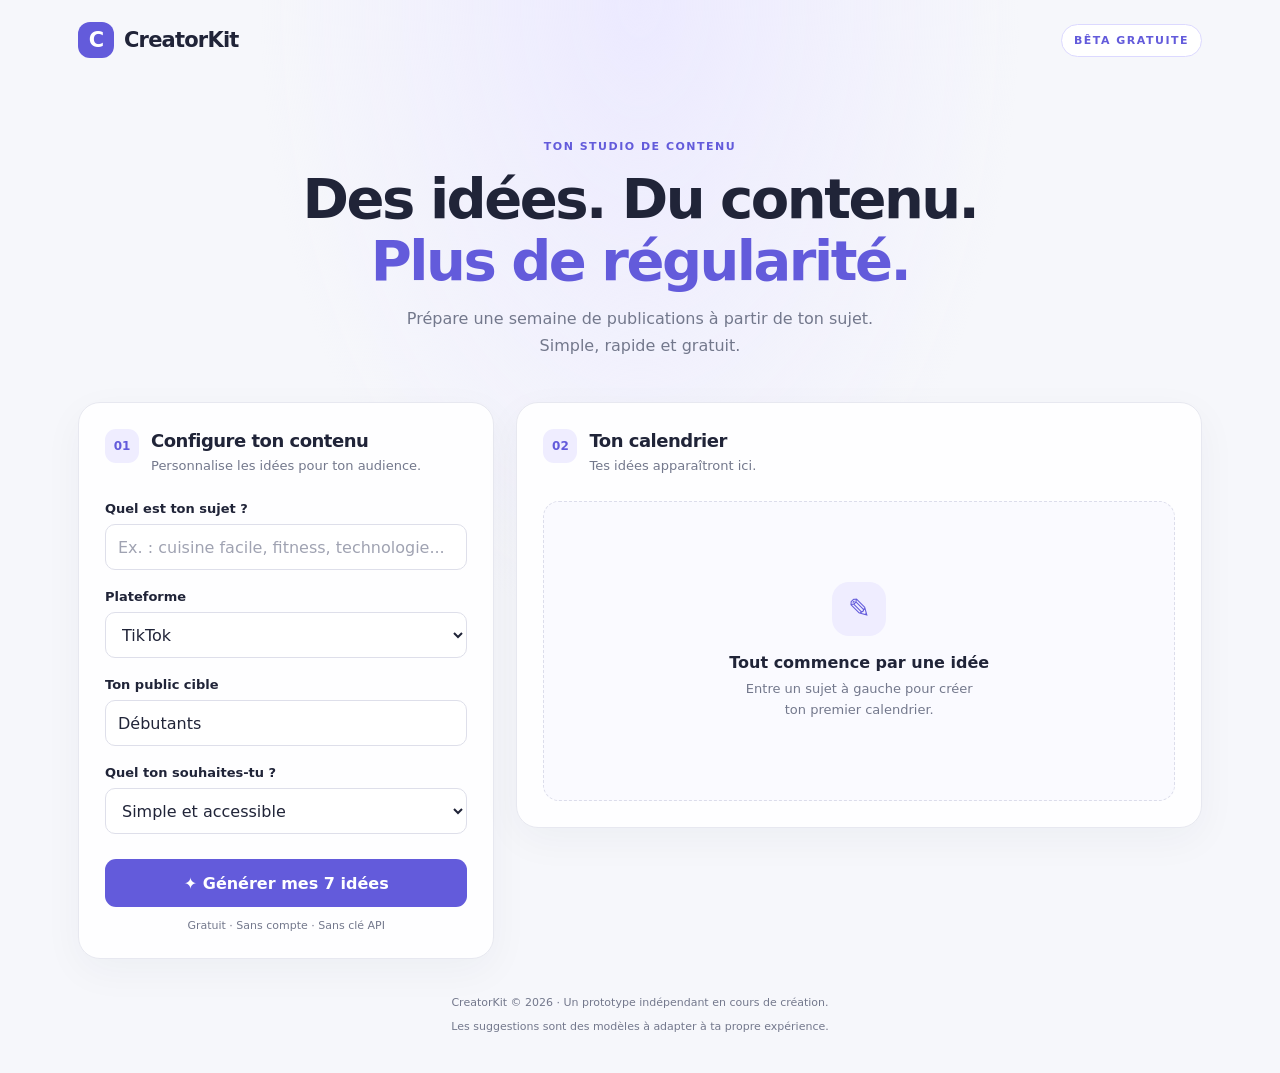
==== index.html @ a428f643 "Add files via upload" ====
<!DOCTYPE html>
<html lang="fr">
<head>
  <meta charset="UTF-8">
  <meta name="viewport" content="width=device-width, initial-scale=1.0">
  <meta name="description" content="Prépare ton calendrier de contenu en quelques secondes avec CreatorKit.">
  <title>CreatorKit — Assistant de contenu</title>
  <link rel="stylesheet" href="style.css">
  <script src="script.js" defer></script>
</head>
<body>
  <header class="topbar">
    <a class="logo" href="#" aria-label="CreatorKit accueil">
      <span class="logo-icon">C</span>
      CreatorKit
    </a>
    <span class="version">BÊTA GRATUITE</span>
  </header>

  <main class="container">
    <section class="hero">
      <span class="eyebrow">TON STUDIO DE CONTENU</span>
      <h1>Des idées. Du contenu.<br><span>Plus de régularité.</span></h1>
      <p>Prépare une semaine de publications à partir de ton sujet.
         Simple, rapide et gratuit.</p>
    </section>

    <section class="workspace">
      <form id="content-form" class="panel">
        <div class="section-heading">
          <span class="step">01</span>
          <div>
            <h2>Configure ton contenu</h2>
            <p>Personnalise les idées pour ton audience.</p>
          </div>
        </div>

        <label for="topic">Quel est ton sujet ?</label>
        <input id="topic" name="topic" type="text"
          placeholder="Ex. : cuisine facile, fitness, technologie..."
          maxlength="100" required>

        <label for="platform">Plateforme</label>
        <select id="platform" name="platform">
          <option value="TikTok">TikTok</option>
          <option value="Instagram">Instagram</option>
          <option value="YouTube">YouTube</option>
          <option value="LinkedIn">LinkedIn</option>
        </select>

        <label for="audience">Ton public cible</label>
        <input id="audience" name="audience" type="text"
          placeholder="Ex. : débutants, étudiants, entrepreneurs..."
          maxlength="100" value="Débutants">

        <label for="tone">Quel ton souhaites-tu ?</label>
        <select id="tone" name="tone">
          <option value="accessible">Simple et accessible</option>
          <option value="dynamique">Dynamique et énergique</option>
          <option value="professionnel">Professionnel</option>
          <option value="humoristique">Humoristique</option>
        </select>

        <button class="primary-button" type="submit">
          ✦ Générer mes 7 idées
        </button>
        <p class="small-note">Gratuit · Sans compte · Sans clé API</p>
      </form>

      <section class="results-panel" aria-live="polite">
        <div class="section-heading">
          <span class="step">02</span>
          <div>
            <h2>Ton calendrier</h2>
            <p id="result-subtitle">Tes idées apparaîtront ici.</p>
          </div>
        </div>

        <div id="empty-state" class="empty-state">
          <div class="empty-icon">✎</div>
          <h3>Tout commence par une idée</h3>
          <p>Entre un sujet à gauche pour créer ton premier calendrier.</p>
        </div>

        <div id="results" class="results" hidden></div>

        <div id="result-actions" class="result-actions" hidden>
          <button id="copy-button" class="secondary-button" type="button">
            Copier toutes les idées
          </button>
          <button id="download-button" class="secondary-button" type="button">
            Télécharger en TXT
          </button>
          <p id="status" class="status" role="status"></p>
        </div>
      </section>
    </section>

    <footer>
      <p>CreatorKit © 2026 · Un prototype indépendant en cours de création.</p>
      <p>Les suggestions sont des modèles à adapter à ta propre expérience.</p>
    </footer>
  </main>
</body>
</html>
---- style.css ----
:root {
  font-family: Inter, system-ui, -apple-system, BlinkMacSystemFont, "Segoe UI", sans-serif;
  color: #202438;
  background: #f6f7fb;
  font-synthesis: none;
  text-rendering: optimizeLegibility;
  --purple: #635bdb;
  --purple-dark: #5048c5;
  --muted: #73788c;
  --border: #e7e8f0;
}

* {
  box-sizing: border-box;
}

body {
  margin: 0;
  min-height: 100vh;
  background:
    radial-gradient(ellipse at 50% 0%, #eceaff 0, transparent 42%),
    #f6f7fb;
}

button, input, select {
  font: inherit;
}

.topbar {
  max-width: 1180px;
  margin: auto;
  padding: 22px 28px;
  display: flex;
  align-items: center;
  justify-content: space-between;
}

.logo {
  display: inline-flex;
  align-items: center;
  gap: 10px;
  color: #202438;
  text-decoration: none;
  font-size: 21px;
  font-weight: 800;
  letter-spacing: -0.8px;
}

.logo-icon {
  display: grid;
  place-items: center;
  width: 36px;
  height: 36px;
  color: white;
  background: var(--purple);
  border-radius: 12px;
}

.version, .eyebrow {
  color: var(--purple);
  font-size: 11px;
  font-weight: 800;
  letter-spacing: 1.5px;
}

.version {
  padding: 9px 12px;
  border: 1px solid #dcd9ff;
  border-radius: 20px;
  background: #fff;
}

.container {
  width: min(1180px, 100%);
  margin: auto;
  padding: 30px 28px 24px;
}

.hero {
  max-width: 700px;
  margin: 25px auto 42px;
  text-align: center;
}

.hero h1 {
  margin: 14px 0;
  font-size: clamp(34px, 5vw, 56px);
  line-height: 1.1;
  letter-spacing: -2.5px;
}

.hero h1 span {
  color: var(--purple);
}

.hero p {
  max-width: 520px;
  margin: 0 auto;
  color: var(--muted);
  line-height: 1.7;
}

.workspace {
  display: grid;
  grid-template-columns: minmax(270px, 0.82fr) minmax(0, 1.35fr);
  gap: 22px;
  align-items: start;
}

.panel, .results-panel {
  min-width: 0;
  padding: 26px;
  border: 1px solid var(--border);
  border-radius: 22px;
  background: rgba(255, 255, 255, 0.94);
  box-shadow: 0 12px 40px rgba(33, 36, 70, 0.045);
}

.section-heading {
  display: flex;
  align-items: flex-start;
  gap: 12px;
  margin-bottom: 26px;
}

.step {
  display: grid;
  flex: 0 0 34px;
  height: 34px;
  place-items: center;
  color: var(--purple);
  background: #efedff;
  border-radius: 11px;
  font-size: 12px;
  font-weight: 800;
}

.section-heading h2 {
  margin: 1px 0 5px;
  font-size: 18px;
  letter-spacing: -0.5px;
}

.section-heading p {
  margin: 0;
  color: var(--muted);
  font-size: 13px;
  line-height: 1.5;
}

label {
  display: block;
  margin: 19px 0 8px;
  font-size: 13px;
  font-weight: 700;
}

input, select {
  display: block;
  width: 100%;
  min-height: 46px;
  padding: 11px 12px;
  color: #202438;
  background: white;
  border: 1px solid #dedfea;
  border-radius: 10px;
  outline: none;
}

input::placeholder {
  color: #a0a3b2;
}

input:focus, select:focus {
  border-color: var(--purple);
  box-shadow: 0 0 0 3px #635bdb1c;
}

button {
  cursor: pointer;
  transition: background 0.2s, transform 0.2s;
}

button:focus-visible, a:focus-visible {
  outline: 3px solid #aaa4ff;
  outline-offset: 3px;
}

.primary-button {
  width: 100%;
  min-height: 48px;
  margin-top: 25px;
  padding: 12px;
  border: 0;
  border-radius: 11px;
  color: white;
  background: var(--purple);
  font-weight: 750;
}

.primary-button:hover {
  background: var(--purple-dark);
  transform: translateY(-1px);
}

.small-note {
  margin: 12px 0 0;
  color: var(--muted);
  font-size: 11px;
  text-align: center;
}

.empty-state {
  min-height: 300px;
  padding: 38px 18px;
  display: flex;
  flex-direction: column;
  align-items: center;
  justify-content: center;
  text-align: center;
  border: 1px dashed #dcddeb;
  border-radius: 16px;
  background: #fafaff;
}

.empty-icon {
  display: grid;
  place-items: center;
  width: 54px;
  height: 54px;
  border-radius: 17px;
  color: var(--purple);
  background: #efedff;
  font-size: 27px;
}

.empty-state h3 {
  margin: 17px 0 7px;
  font-size: 16px;
}

.empty-state p {
  max-width: 250px;
  margin: 0;
  color: var(--muted);
  font-size: 13px;
  line-height: 1.6;
}

.results {
  display: grid;
  gap: 12px;
}

.idea-card {
  padding: 16px;
  border: 1px solid var(--border);
  border-radius: 14px;
  background: white;
}

.idea-top {
  display: flex;
  justify-content: space-between;
  align-items: center;
  gap: 8px;
  margin-bottom: 12px;
}

.day-label {
  color: var(--purple);
  font-size: 11px;
  font-weight: 800;
  letter-spacing: 0.6px;
}

.format-label {
  padding: 5px 8px;
  border-radius: 7px;
  background: #f1f0ff;
  color: #6259bf;
  font-size: 11px;
  font-weight: 650;
}

.idea-card h3 {
  margin: 0 0 9px;
  font-size: 16px;
  line-height: 1.45;
}

.idea-card p {
  margin: 8px 0;
  color: #62677a;
  font-size: 13px;
  line-height: 1.65;
  overflow-wrap: anywhere;
}

.idea-card strong {
  color: #30344a;
}

.result-actions {
  margin-top: 18px;
  display: grid;
  gap: 9px;
}

.secondary-button {
  min-height: 42px;
  padding: 10px;
  border: 1px solid #dcd9ff;
  border-radius: 10px;
  color: var(--purple-dark);
  background: #f5f4ff;
  font-size: 13px;
  font-weight: 700;
}

.secondary-button:hover {
  background: #eae8ff;
}

.status {
  margin: 0;
  color: #28734e;
  font-size: 12px;
  text-align: center;
}

footer {
  padding: 30px 0 8px;
  color: var(--muted);
  text-align: center;
  font-size: 11px;
  line-height: 1.7;
}

footer p {
  margin: 5px;
}

[hidden] {
  display: none !important;
}

@media (max-width: 760px) {
  .topbar {
    padding: 17px 18px;
  }

  .container {
    padding: 22px 16px;
  }

  .hero {
    margin: 24px auto 30px;
  }

  .hero h1 {
    letter-spacing: -1.6px;
  }

  .workspace {
    grid-template-columns: 1fr;
  }

  .panel, .results-panel {
    padding: 20px;
    border-radius: 17px;
  }
}

@media (prefers-reduced-motion: reduce) {
  *, *::before, *::after {
    transition: none !important;
    scroll-behavior: auto !important;
  }
}


.idea-copy-button {
  display: block;
  width: 100%;
  margin-top: 14px;
  padding: 10px 12px;
  border: 1px solid #dcd9ff;
  border-radius: 9px;
  background: #f5f4ff;
  color: #5048c5;
  font-weight: 700;
  font-size: 12px;
}

.idea-copy-button:hover {
  background: #eae8ff;
}

.idea-copy-button:active {
  transform: scale(0.99);
}
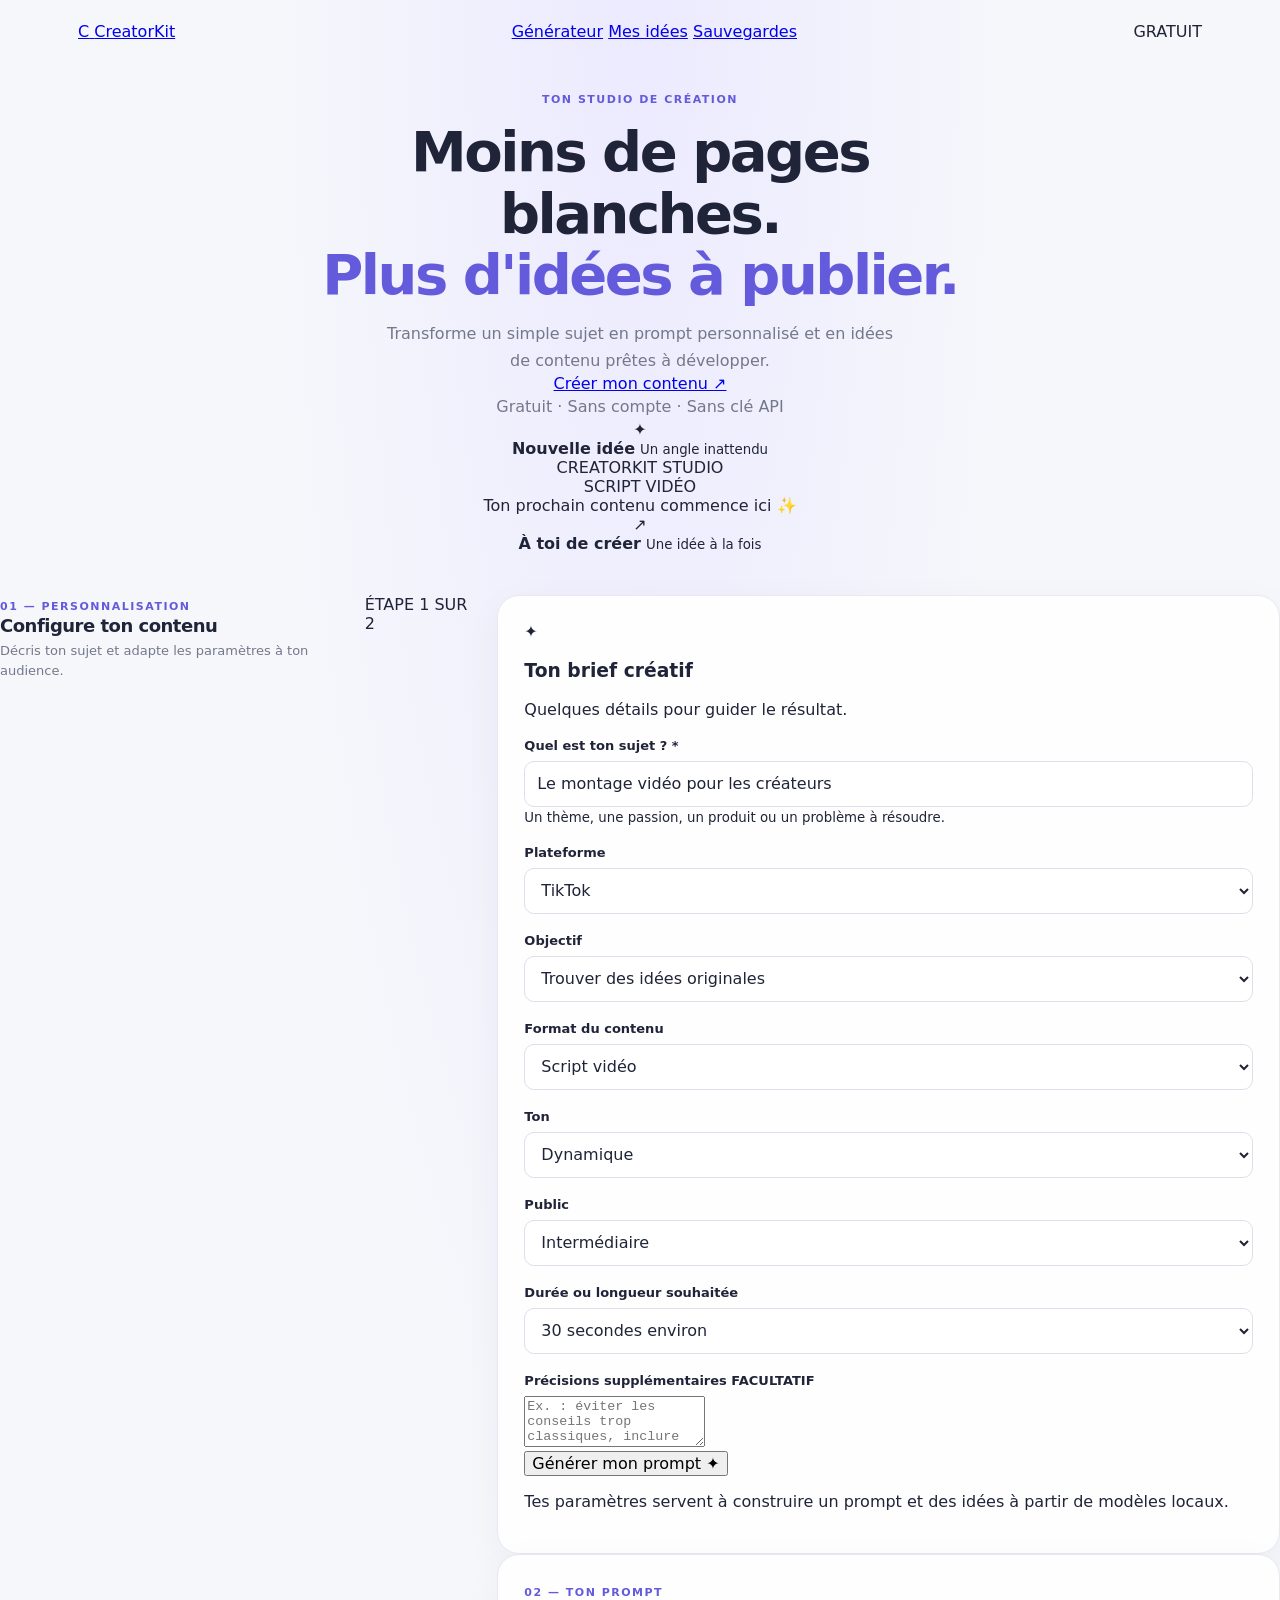
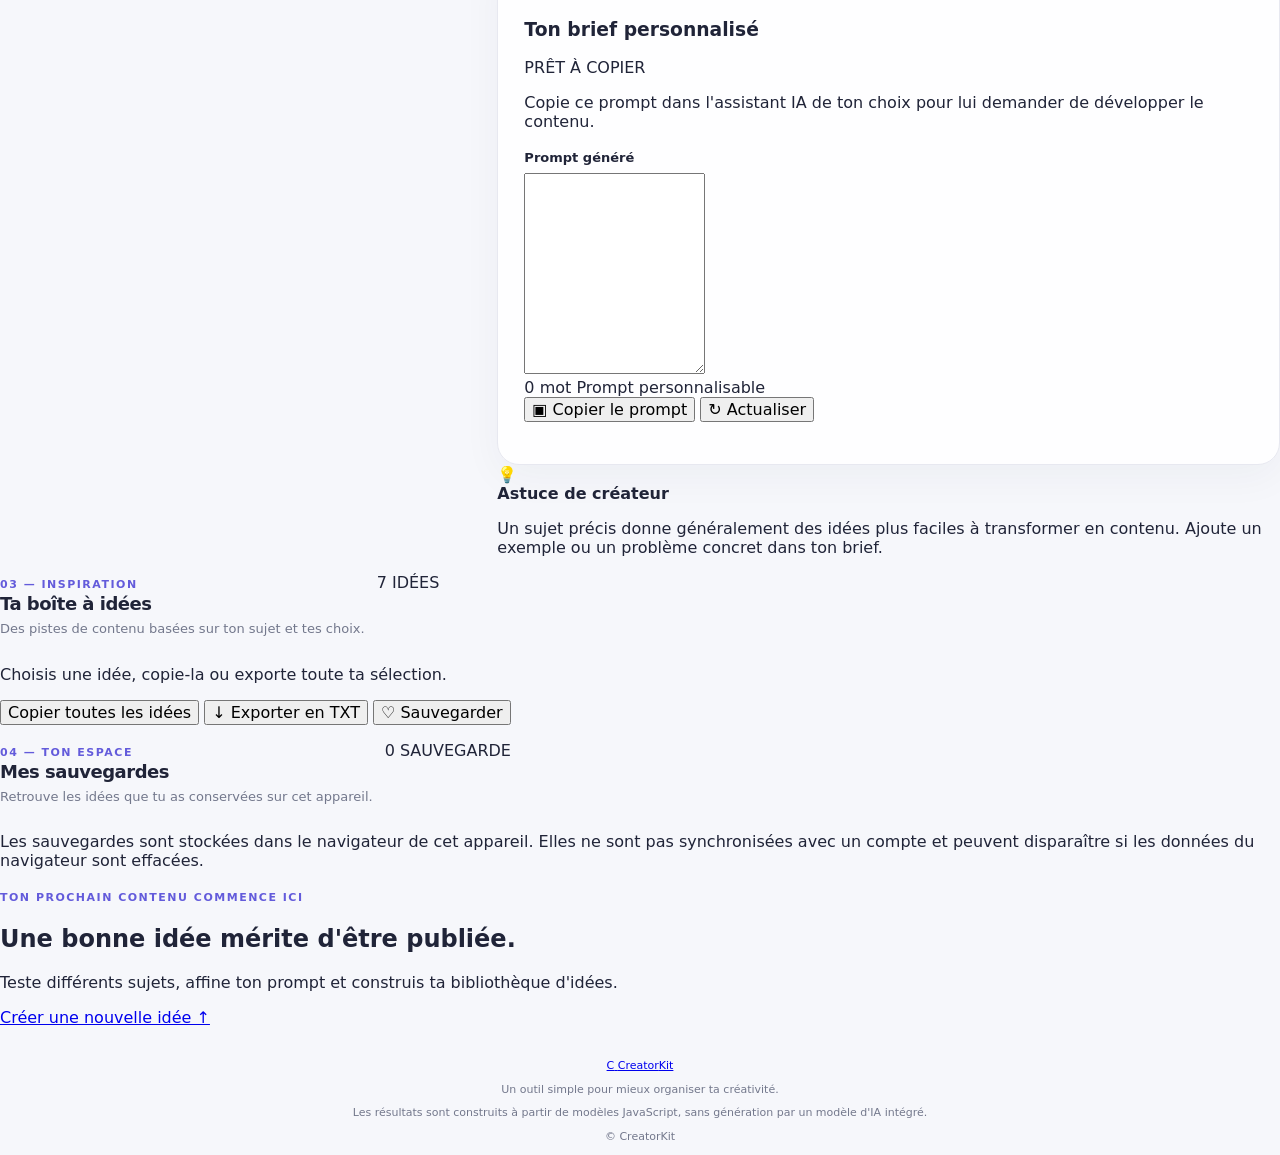
==== commit 59110ac1: "Update index.html" ====
--- a/index.html
+++ b/index.html
@@ -4,103 +4,305 @@
 <head>
   <meta charset="UTF-8">
   <meta name="viewport" content="width=device-width, initial-scale=1.0">
-  <meta name="description" content="Prépare ton calendrier de contenu en quelques secondes avec CreatorKit.">
-  <title>CreatorKit — Assistant de contenu</title>
+  <meta name="theme-color" content="#7657e8">
+  <meta name="description" content="CreatorKit aide les créateurs à trouver des idées, construire des prompts personnalisés et organiser leur contenu.">
+  <title>CreatorKit — Ton copilote de contenu</title>
   <link rel="stylesheet" href="style.css">
   <script src="script.js" defer></script>
 </head>
+
 <body>
   <header class="topbar">
-    <a class="logo" href="#" aria-label="CreatorKit accueil">
-      <span class="logo-icon">C</span>
-      CreatorKit
+    <a class="brand" href="#" aria-label="CreatorKit, accueil">
+      <span class="brand-icon">C</span>
+      <span>Creator<span class="brand-light">Kit</span></span>
     </a>
-    <span class="version">BÊTA GRATUITE</span>
+
+    <nav class="nav-links">
+      <a href="#generator">Générateur</a>
+      <a href="#ideas">Mes idées</a>
+      <a href="#saved">Sauvegardes</a>
+    </nav>
+
+    <span class="free-badge">GRATUIT</span>
   </header>
 
-  <main class="container">
+  <main>
     <section class="hero">
-      <span class="eyebrow">TON STUDIO DE CONTENU</span>
-      <h1>Des idées. Du contenu.<br><span>Plus de régularité.</span></h1>
-      <p>Prépare une semaine de publications à partir de ton sujet.
-         Simple, rapide et gratuit.</p>
-    </section>
-
-    <section class="workspace">
-      <form id="content-form" class="panel">
-        <div class="section-heading">
-          <span class="step">01</span>
+      <div class="hero-content">
+        <span class="eyebrow"><span class="status-dot"></span> TON STUDIO DE CRÉATION</span>
+        <h1>Moins de pages blanches.<br><span>Plus d'idées à publier.</span></h1>
+        <p>
+          Transforme un simple sujet en prompt personnalisé et en idées
+          de contenu prêtes à développer.
+        </p>
+        <a class="button button-primary hero-button" href="#generator">
+          Créer mon contenu <span aria-hidden="true">↗</span>
+        </a>
+        <p class="hero-note">Gratuit · Sans compte · Sans clé API</p>
+      </div>
+
+      <div class="hero-art" aria-hidden="true">
+        <div class="art-glow"></div>
+        <div class="floating-card floating-top">
+          <span class="mini-icon">✦</span>
           <div>
-            <h2>Configure ton contenu</h2>
-            <p>Personnalise les idées pour ton audience.</p>
-          </div>
-        </div>
-
-        <label for="topic">Quel est ton sujet ?</label>
-        <input id="topic" name="topic" type="text"
-          placeholder="Ex. : cuisine facile, fitness, technologie..."
-          maxlength="100" required>
-
-        <label for="platform">Plateforme</label>
-        <select id="platform" name="platform">
-          <option value="TikTok">TikTok</option>
-          <option value="Instagram">Instagram</option>
-          <option value="YouTube">YouTube</option>
-          <option value="LinkedIn">LinkedIn</option>
-        </select>
-
-        <label for="audience">Ton public cible</label>
-        <input id="audience" name="audience" type="text"
-          placeholder="Ex. : débutants, étudiants, entrepreneurs..."
-          maxlength="100" value="Débutants">
-
-        <label for="tone">Quel ton souhaites-tu ?</label>
-        <select id="tone" name="tone">
-          <option value="accessible">Simple et accessible</option>
-          <option value="dynamique">Dynamique et énergique</option>
-          <option value="professionnel">Professionnel</option>
-          <option value="humoristique">Humoristique</option>
-        </select>
-
-        <button class="primary-button" type="submit">
-          ✦ Générer mes 7 idées
-        </button>
-        <p class="small-note">Gratuit · Sans compte · Sans clé API</p>
-      </form>
-
-      <section class="results-panel" aria-live="polite">
-        <div class="section-heading">
-          <span class="step">02</span>
+            <strong>Nouvelle idée</strong>
+            <small>Un angle inattendu</small>
+          </div>
+        </div>
+
+        <div class="preview-card">
+          <div class="preview-header">
+            <span class="preview-dot"></span>
+            <span class="preview-dot"></span>
+            <span class="preview-dot"></span>
+            <span class="preview-label">CREATORKIT STUDIO</span>
+          </div>
+          <div class="preview-content">
+            <span class="preview-tag">SCRIPT VIDÉO</span>
+            <div class="preview-line wide"></div>
+            <div class="preview-line medium"></div>
+            <div class="preview-line short"></div>
+            <div class="preview-pill">Ton prochain contenu commence ici ✨</div>
+          </div>
+        </div>
+
+        <div class="floating-card floating-bottom">
+          <span class="mini-icon">↗</span>
           <div>
-            <h2>Ton calendrier</h2>
-            <p id="result-subtitle">Tes idées apparaîtront ici.</p>
-          </div>
-        </div>
-
-        <div id="empty-state" class="empty-state">
-          <div class="empty-icon">✎</div>
-          <h3>Tout commence par une idée</h3>
-          <p>Entre un sujet à gauche pour créer ton premier calendrier.</p>
-        </div>
-
-        <div id="results" class="results" hidden></div>
-
-        <div id="result-actions" class="result-actions" hidden>
-          <button id="copy-button" class="secondary-button" type="button">
-            Copier toutes les idées
+            <strong>À toi de créer</strong>
+            <small>Une idée à la fois</small>
+          </div>
+        </div>
+      </div>
+    </section>
+
+    <section class="workspace" id="generator">
+      <div class="section-heading">
+        <div>
+          <span class="eyebrow">01 — PERSONNALISATION</span>
+          <h2>Configure ton contenu</h2>
+          <p>Décris ton sujet et adapte les paramètres à ton audience.</p>
+        </div>
+        <span class="step-indicator">ÉTAPE 1 SUR 2</span>
+      </div>
+
+      <div class="workspace-grid">
+        <form id="generatorForm" class="panel settings-panel">
+          <div class="panel-heading">
+            <div class="panel-icon">✦</div>
+            <div>
+              <h3>Ton brief créatif</h3>
+              <p>Quelques détails pour guider le résultat.</p>
+            </div>
+          </div>
+
+          <div class="field">
+            <label for="topic">Quel est ton sujet ? <span class="required">*</span></label>
+            <input
+              id="topic"
+              name="topic"
+              type="text"
+              maxlength="180"
+              placeholder="Ex. : apprendre à mieux monter ses vidéos"
+              value="Le montage vidéo pour les créateurs"
+              required
+            >
+            <small class="field-hint">Un thème, une passion, un produit ou un problème à résoudre.</small>
+          </div>
+
+          <div class="field">
+            <label for="platform">Plateforme</label>
+            <select id="platform" name="platform">
+              <option value="TikTok" selected>TikTok</option>
+              <option value="Instagram">Instagram</option>
+              <option value="YouTube">YouTube</option>
+              <option value="LinkedIn">LinkedIn</option>
+            </select>
+          </div>
+
+          <div class="field">
+            <label for="goal">Objectif</label>
+            <select id="goal" name="goal">
+              <option value="Trouver des idées originales" selected>Trouver des idées originales</option>
+              <option value="Éduquer mon audience">Éduquer mon audience</option>
+              <option value="Divertir mon audience">Divertir mon audience</option>
+              <option value="Développer ma communauté">Développer ma communauté</option>
+              <option value="Présenter un produit ou service">Présenter un produit ou service</option>
+              <option value="Augmenter les interactions">Augmenter les interactions</option>
+            </select>
+          </div>
+
+          <div class="field">
+            <label for="format">Format du contenu</label>
+            <select id="format" name="format">
+              <option value="Script vidéo" selected>Script vidéo</option>
+              <option value="Liste d'idées">Liste d'idées</option>
+              <option value="Tutoriel">Tutoriel</option>
+              <option value="Storytelling">Storytelling</option>
+              <option value="Carrousel">Carrousel</option>
+              <option value="Publication écrite">Publication écrite</option>
+            </select>
+          </div>
+
+          <div class="field-row">
+            <div class="field">
+              <label for="tone">Ton</label>
+              <select id="tone" name="tone">
+                <option value="Dynamique" selected>Dynamique</option>
+                <option value="Pédagogique">Pédagogique</option>
+                <option value="Humoristique">Humoristique</option>
+                <option value="Professionnel">Professionnel</option>
+                <option value="Inspirant">Inspirant</option>
+                <option value="Décontracté">Décontracté</option>
+              </select>
+            </div>
+
+            <div class="field">
+              <label for="audience">Public</label>
+              <select id="audience" name="audience">
+                <option value="Débutant">Débutant</option>
+                <option value="Intermédiaire" selected>Intermédiaire</option>
+                <option value="Avancé">Avancé</option>
+                <option value="Grand public">Grand public</option>
+              </select>
+            </div>
+          </div>
+
+          <div class="field">
+            <label for="duration">Durée ou longueur souhaitée</label>
+            <select id="duration" name="duration">
+              <option value="30 secondes environ" selected>30 secondes environ</option>
+              <option value="60 secondes environ">60 secondes environ</option>
+              <option value="90 secondes environ">90 secondes environ</option>
+              <option value="Format court, longueur libre">Format court, longueur libre</option>
+              <option value="Format détaillé">Format détaillé</option>
+            </select>
+          </div>
+
+          <div class="field">
+            <label for="extra">Précisions supplémentaires <span class="optional">FACULTATIF</span></label>
+            <textarea
+              id="extra"
+              name="extra"
+              rows="3"
+              maxlength="500"
+              placeholder="Ex. : éviter les conseils trop classiques, inclure un exemple concret..."
+            ></textarea>
+          </div>
+
+          <button class="button button-primary button-full" type="submit">
+            Générer mon prompt <span aria-hidden="true">✦</span>
           </button>
-          <button id="download-button" class="secondary-button" type="button">
-            Télécharger en TXT
-          </button>
-          <p id="status" class="status" role="status"></p>
-        </div>
-      </section>
-    </section>
-
-    <footer>
-      <p>CreatorKit © 2026 · Un prototype indépendant en cours de création.</p>
-      <p>Les suggestions sont des modèles à adapter à ta propre expérience.</p>
-    </footer>
+          <p class="form-footnote">Tes paramètres servent à construire un prompt et des idées à partir de modèles locaux.</p>
+        </form>
+
+        <div class="right-column">
+          <section class="panel prompt-panel" aria-labelledby="promptTitle">
+            <div class="panel-heading prompt-heading">
+              <div>
+                <span class="eyebrow">02 — TON PROMPT</span>
+                <h3 id="promptTitle">Ton brief personnalisé</h3>
+              </div>
+              <span class="result-badge">PRÊT À COPIER</span>
+            </div>
+
+            <p class="panel-description">
+              Copie ce prompt dans l'assistant IA de ton choix pour lui demander de développer le contenu.
+            </p>
+
+            <label class="sr-only" for="promptOutput">Prompt généré</label>
+            <textarea id="promptOutput" class="prompt-output" rows="13" readonly aria-live="polite"></textarea>
+
+            <div class="prompt-meta">
+              <span id="promptWordCount">0 mot</span>
+              <span>Prompt personnalisable</span>
+            </div>
+
+            <div class="button-row">
+              <button class="button button-primary" id="copyPromptBtn" type="button">
+                <span aria-hidden="true">▣</span> Copier le prompt
+              </button>
+              <button class="button button-secondary" id="regenerateBtn" type="button">
+                ↻ Actualiser
+              </button>
+            </div>
+
+            <p id="copyStatus" class="status-message" role="status" aria-live="polite"></p>
+          </section>
+
+          <section class="tip-card">
+            <span class="tip-icon">💡</span>
+            <div>
+              <strong>Astuce de créateur</strong>
+              <p>Un sujet précis donne généralement des idées plus faciles à transformer en contenu. Ajoute un exemple ou un problème concret dans ton brief.</p>
+            </div>
+          </section>
+        </div>
+      </div>
+    </section>
+
+    <section class="ideas-section" id="ideas">
+      <div class="section-heading">
+        <div>
+          <span class="eyebrow">03 — INSPIRATION</span>
+          <h2>Ta boîte à idées</h2>
+          <p>Des pistes de contenu basées sur ton sujet et tes choix.</p>
+        </div>
+        <span id="ideasCount" class="step-indicator">7 IDÉES</span>
+      </div>
+
+      <div class="ideas-toolbar">
+        <p>Choisis une idée, copie-la ou exporte toute ta sélection.</p>
+        <div class="button-row toolbar-actions">
+          <button class="button button-secondary" id="copyAllBtn" type="button">Copier toutes les idées</button>
+          <button class="button button-secondary" id="downloadBtn" type="button">↓ Exporter en TXT</button>
+          <button class="button button-primary" id="saveBtn" type="button">♡ Sauvegarder</button>
+        </div>
+      </div>
+
+      <div id="ideasGrid" class="ideas-grid" aria-live="polite"></div>
+      <p id="ideasStatus" class="status-message" role="status" aria-live="polite"></p>
+    </section>
+
+    <section class="saved-section" id="saved">
+      <div class="section-heading">
+        <div>
+          <span class="eyebrow">04 — TON ESPACE</span>
+          <h2>Mes sauvegardes</h2>
+          <p>Retrouve les idées que tu as conservées sur cet appareil.</p>
+        </div>
+        <span id="savedCount" class="step-indicator">0 SAUVEGARDE</span>
+      </div>
+
+      <div id="savedList" class="saved-list"></div>
+      <p id="savedStatus" class="status-message" role="status" aria-live="polite"></p>
+
+      <p class="privacy-note">
+        Les sauvegardes sont stockées dans le navigateur de cet appareil.
+        Elles ne sont pas synchronisées avec un compte et peuvent disparaître si les données du navigateur sont effacées.
+      </p>
+    </section>
+
+    <section class="bottom-cta">
+      <div>
+        <span class="eyebrow">TON PROCHAIN CONTENU COMMENCE ICI</span>
+        <h2>Une bonne idée mérite d'être publiée.</h2>
+        <p>Teste différents sujets, affine ton prompt et construis ta bibliothèque d'idées.</p>
+      </div>
+      <a class="button button-light" href="#generator">Créer une nouvelle idée ↑</a>
+    </section>
   </main>
+
+  <footer class="footer">
+    <a class="brand footer-brand" href="#">
+      <span class="brand-icon">C</span>
+      <span>Creator<span class="brand-light">Kit</span></span>
+    </a>
+    <p>Un outil simple pour mieux organiser ta créativité.</p>
+    <p class="footer-disclaimer">Les résultats sont construits à partir de modèles JavaScript, sans génération par un modèle d'IA intégré.</p>
+    <span>© <span id="currentYear"></span> CreatorKit</span>
+  </footer>
 </body>
 </html>
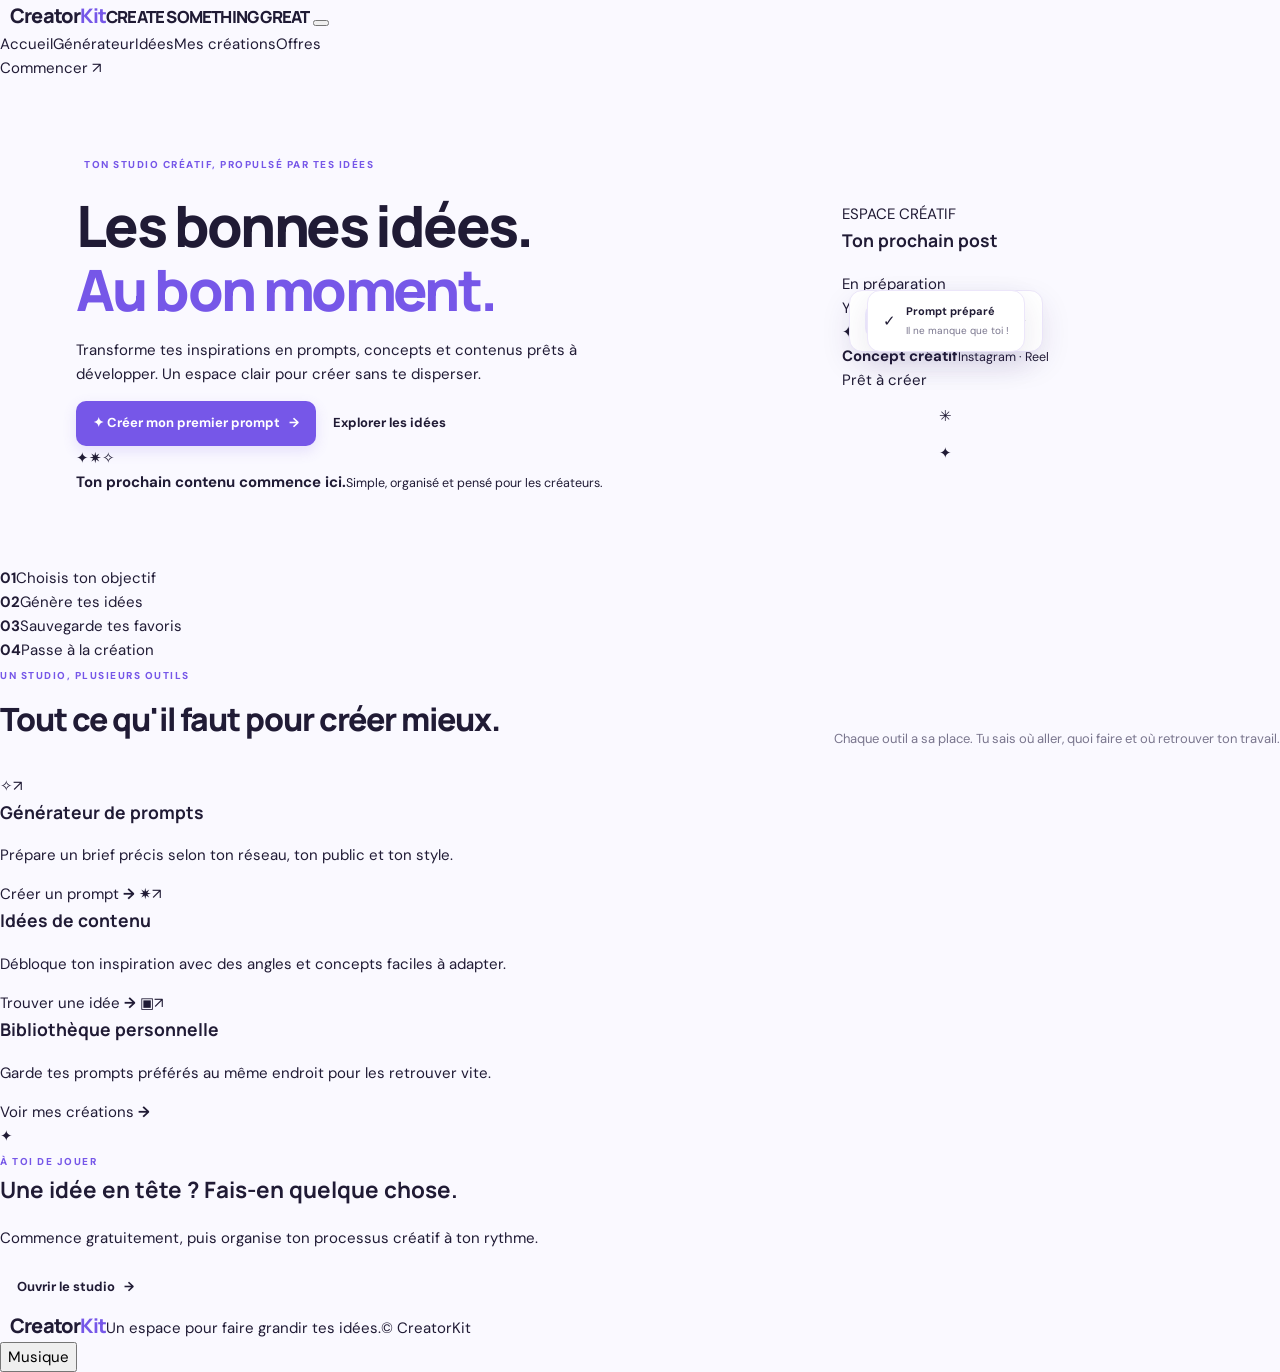
==== commit 314350b8: "Update index.html" ====
--- a/index.html
+++ b/index.html
@@ -1,308 +1,66 @@
-
-<!DOCTYPE html>
+<!doctype html>
 <html lang="fr">
 <head>
-  <meta charset="UTF-8">
-  <meta name="viewport" content="width=device-width, initial-scale=1.0">
-  <meta name="theme-color" content="#7657e8">
-  <meta name="description" content="CreatorKit aide les créateurs à trouver des idées, construire des prompts personnalisés et organiser leur contenu.">
-  <title>CreatorKit — Ton copilote de contenu</title>
+  <meta charset="utf-8"><meta name="viewport" content="width=device-width, initial-scale=1">
+  <meta name="theme-color" content="#7565d9">
+  <title>CreatorKit — Crée avec inspiration</title>
   <link rel="stylesheet" href="style.css">
   <script src="script.js" defer></script>
 </head>
-
-<body>
-  <header class="topbar">
-    <a class="brand" href="#" aria-label="CreatorKit, accueil">
-      <span class="brand-icon">C</span>
-      <span>Creator<span class="brand-light">Kit</span></span>
+<body data-page="home">
+  <div class="ambient ambient-one"></div><div class="ambient ambient-two"></div>
+  <header class="site-header">
+    <a class="brand" href="index.html" aria-label="CreatorKit, accueil">
+      <span class="brand-mark"><svg viewBox="0 0 48 48" aria-hidden="true"><defs><linearGradient id="lg" x1="0" y1="0" x2="1" y2="1"><stop stop-color="#a99bff"/><stop offset="1" stop-color="#6754d8"/></linearGradient></defs><rect x="2" y="2" width="44" height="44" rx="15" fill="url(#lg)"/><path d="M26 7 12 26h10l-1 15 15-21H25z" fill="white"/><circle cx="35" cy="11" r="3" fill="#f9d878"/></svg></span>
+      <span>Creator<span class="brand-light">Kit</span><small>CREATE SOMETHING GREAT</small></span>
     </a>
-
-    <nav class="nav-links">
-      <a href="#generator">Générateur</a>
-      <a href="#ideas">Mes idées</a>
-      <a href="#saved">Sauvegardes</a>
+    <button class="mobile-menu" id="mobileMenu" aria-label="Ouvrir le menu"><span></span><span></span><span></span></button>
+    <nav class="main-nav" id="mainNav" aria-label="Navigation principale">
+      <a class="nav-link active" href="index.html">Accueil</a><a class="nav-link" href="generateur.html">Générateur</a><a class="nav-link" href="idees.html">Idées</a><a class="nav-link" href="creations.html">Mes créations</a><a class="nav-link" href="abonnement.html">Offres</a>
     </nav>
-
-    <span class="free-badge">GRATUIT</span>
+    <a class="header-cta" href="generateur.html">Commencer <span>↗</span></a>
   </header>
-
   <main>
-    <section class="hero">
-      <div class="hero-content">
-        <span class="eyebrow"><span class="status-dot"></span> TON STUDIO DE CRÉATION</span>
-        <h1>Moins de pages blanches.<br><span>Plus d'idées à publier.</span></h1>
-        <p>
-          Transforme un simple sujet en prompt personnalisé et en idées
-          de contenu prêtes à développer.
-        </p>
-        <a class="button button-primary hero-button" href="#generator">
-          Créer mon contenu <span aria-hidden="true">↗</span>
-        </a>
-        <p class="hero-note">Gratuit · Sans compte · Sans clé API</p>
+    <section class="hero wrap">
+      <div class="hero-copy reveal">
+        <div class="eyebrow"><span class="live-dot"></span> TON STUDIO CRÉATIF, PROPULSÉ PAR TES IDÉES</div>
+        <h1>Les bonnes idées.<br><span class="gradient-text">Au bon moment.</span></h1>
+        <p class="hero-subtitle">Transforme tes inspirations en prompts, concepts et contenus prêts à développer. Un espace clair pour créer sans te disperser.</p>
+        <div class="hero-actions"><a class="button button-primary" href="generateur.html">✦ Créer mon premier prompt <span>→</span></a><a class="button button-soft" href="idees.html">Explorer les idées</a></div>
+        <div class="social-proof"><div class="avatar-stack"><span>✦</span><span>✷</span><span>✧</span></div><div><strong>Ton prochain contenu commence ici.</strong><small>Simple, organisé et pensé pour les créateurs.</small></div></div>
       </div>
-
-      <div class="hero-art" aria-hidden="true">
-        <div class="art-glow"></div>
-        <div class="floating-card floating-top">
-          <span class="mini-icon">✦</span>
-          <div>
-            <strong>Nouvelle idée</strong>
-            <small>Un angle inattendu</small>
-          </div>
+      <div class="hero-art reveal delay-1">
+        <div class="orbit orbit-a"></div><div class="orbit orbit-b"></div>
+        <div class="floating-card mini-card card-top"><span class="mini-icon">✦</span><div><strong>Nouvelle idée</strong><small>Storytelling · 30 sec</small></div><span class="sparkle">✧</span></div>
+        <div class="dashboard-card">
+          <div class="dash-top"><div><span class="tiny-label">ESPACE CRÉATIF</span><h3>Ton prochain post</h3></div><span class="status-pill"><i></i> En préparation</span></div>
+          <div class="fake-image"><div class="sun"></div><div class="mountain mountain-back"></div><div class="mountain mountain-front"></div><div class="image-label">YOUR NEXT BIG IDEA</div></div>
+          <div class="dash-meta"><div><span class="round-icon">✦</span><div><strong>Concept créatif</strong><small>Instagram · Reel</small></div></div><span class="pill-lavender">Prêt à créer</span></div>
+          <div class="progress-track"><span></span></div>
         </div>
-
-        <div class="preview-card">
-          <div class="preview-header">
-            <span class="preview-dot"></span>
-            <span class="preview-dot"></span>
-            <span class="preview-dot"></span>
-            <span class="preview-label">CREATORKIT STUDIO</span>
-          </div>
-          <div class="preview-content">
-            <span class="preview-tag">SCRIPT VIDÉO</span>
-            <div class="preview-line wide"></div>
-            <div class="preview-line medium"></div>
-            <div class="preview-line short"></div>
-            <div class="preview-pill">Ton prochain contenu commence ici ✨</div>
-          </div>
-        </div>
-
-        <div class="floating-card floating-bottom">
-          <span class="mini-icon">↗</span>
-          <div>
-            <strong>À toi de créer</strong>
-            <small>Une idée à la fois</small>
-          </div>
-        </div>
+        <div class="floating-card mini-card card-bottom"><span class="check-icon">✓</span><div><strong>Prompt préparé</strong><small>Il ne manque que toi !</small></div></div>
+        <span class="decor-star star-one">✳</span><span class="decor-star star-two">✦</span>
       </div>
     </section>
-
-    <section class="workspace" id="generator">
-      <div class="section-heading">
-        <div>
-          <span class="eyebrow">01 — PERSONNALISATION</span>
-          <h2>Configure ton contenu</h2>
-          <p>Décris ton sujet et adapte les paramètres à ton audience.</p>
-        </div>
-        <span class="step-indicator">ÉTAPE 1 SUR 2</span>
-      </div>
-
-      <div class="workspace-grid">
-        <form id="generatorForm" class="panel settings-panel">
-          <div class="panel-heading">
-            <div class="panel-icon">✦</div>
-            <div>
-              <h3>Ton brief créatif</h3>
-              <p>Quelques détails pour guider le résultat.</p>
-            </div>
-          </div>
-
-          <div class="field">
-            <label for="topic">Quel est ton sujet ? <span class="required">*</span></label>
-            <input
-              id="topic"
-              name="topic"
-              type="text"
-              maxlength="180"
-              placeholder="Ex. : apprendre à mieux monter ses vidéos"
-              value="Le montage vidéo pour les créateurs"
-              required
-            >
-            <small class="field-hint">Un thème, une passion, un produit ou un problème à résoudre.</small>
-          </div>
-
-          <div class="field">
-            <label for="platform">Plateforme</label>
-            <select id="platform" name="platform">
-              <option value="TikTok" selected>TikTok</option>
-              <option value="Instagram">Instagram</option>
-              <option value="YouTube">YouTube</option>
-              <option value="LinkedIn">LinkedIn</option>
-            </select>
-          </div>
-
-          <div class="field">
-            <label for="goal">Objectif</label>
-            <select id="goal" name="goal">
-              <option value="Trouver des idées originales" selected>Trouver des idées originales</option>
-              <option value="Éduquer mon audience">Éduquer mon audience</option>
-              <option value="Divertir mon audience">Divertir mon audience</option>
-              <option value="Développer ma communauté">Développer ma communauté</option>
-              <option value="Présenter un produit ou service">Présenter un produit ou service</option>
-              <option value="Augmenter les interactions">Augmenter les interactions</option>
-            </select>
-          </div>
-
-          <div class="field">
-            <label for="format">Format du contenu</label>
-            <select id="format" name="format">
-              <option value="Script vidéo" selected>Script vidéo</option>
-              <option value="Liste d'idées">Liste d'idées</option>
-              <option value="Tutoriel">Tutoriel</option>
-              <option value="Storytelling">Storytelling</option>
-              <option value="Carrousel">Carrousel</option>
-              <option value="Publication écrite">Publication écrite</option>
-            </select>
-          </div>
-
-          <div class="field-row">
-            <div class="field">
-              <label for="tone">Ton</label>
-              <select id="tone" name="tone">
-                <option value="Dynamique" selected>Dynamique</option>
-                <option value="Pédagogique">Pédagogique</option>
-                <option value="Humoristique">Humoristique</option>
-                <option value="Professionnel">Professionnel</option>
-                <option value="Inspirant">Inspirant</option>
-                <option value="Décontracté">Décontracté</option>
-              </select>
-            </div>
-
-            <div class="field">
-              <label for="audience">Public</label>
-              <select id="audience" name="audience">
-                <option value="Débutant">Débutant</option>
-                <option value="Intermédiaire" selected>Intermédiaire</option>
-                <option value="Avancé">Avancé</option>
-                <option value="Grand public">Grand public</option>
-              </select>
-            </div>
-          </div>
-
-          <div class="field">
-            <label for="duration">Durée ou longueur souhaitée</label>
-            <select id="duration" name="duration">
-              <option value="30 secondes environ" selected>30 secondes environ</option>
-              <option value="60 secondes environ">60 secondes environ</option>
-              <option value="90 secondes environ">90 secondes environ</option>
-              <option value="Format court, longueur libre">Format court, longueur libre</option>
-              <option value="Format détaillé">Format détaillé</option>
-            </select>
-          </div>
-
-          <div class="field">
-            <label for="extra">Précisions supplémentaires <span class="optional">FACULTATIF</span></label>
-            <textarea
-              id="extra"
-              name="extra"
-              rows="3"
-              maxlength="500"
-              placeholder="Ex. : éviter les conseils trop classiques, inclure un exemple concret..."
-            ></textarea>
-          </div>
-
-          <button class="button button-primary button-full" type="submit">
-            Générer mon prompt <span aria-hidden="true">✦</span>
-          </button>
-          <p class="form-footnote">Tes paramètres servent à construire un prompt et des idées à partir de modèles locaux.</p>
-        </form>
-
-        <div class="right-column">
-          <section class="panel prompt-panel" aria-labelledby="promptTitle">
-            <div class="panel-heading prompt-heading">
-              <div>
-                <span class="eyebrow">02 — TON PROMPT</span>
-                <h3 id="promptTitle">Ton brief personnalisé</h3>
-              </div>
-              <span class="result-badge">PRÊT À COPIER</span>
-            </div>
-
-            <p class="panel-description">
-              Copie ce prompt dans l'assistant IA de ton choix pour lui demander de développer le contenu.
-            </p>
-
-            <label class="sr-only" for="promptOutput">Prompt généré</label>
-            <textarea id="promptOutput" class="prompt-output" rows="13" readonly aria-live="polite"></textarea>
-
-            <div class="prompt-meta">
-              <span id="promptWordCount">0 mot</span>
-              <span>Prompt personnalisable</span>
-            </div>
-
-            <div class="button-row">
-              <button class="button button-primary" id="copyPromptBtn" type="button">
-                <span aria-hidden="true">▣</span> Copier le prompt
-              </button>
-              <button class="button button-secondary" id="regenerateBtn" type="button">
-                ↻ Actualiser
-              </button>
-            </div>
-
-            <p id="copyStatus" class="status-message" role="status" aria-live="polite"></p>
-          </section>
-
-          <section class="tip-card">
-            <span class="tip-icon">💡</span>
-            <div>
-              <strong>Astuce de créateur</strong>
-              <p>Un sujet précis donne généralement des idées plus faciles à transformer en contenu. Ajoute un exemple ou un problème concret dans ton brief.</p>
-            </div>
-          </section>
-        </div>
+    <section class="stats-strip wrap reveal"><div><strong>01</strong><span>Choisis ton objectif</span></div><div><strong>02</strong><span>Génère tes idées</span></div><div><strong>03</strong><span>Sauvegarde tes favoris</span></div><div><strong>04</strong><span>Passe à la création</span></div></section>
+    <section class="section wrap">
+      <div class="section-heading reveal"><div><div class="eyebrow">UN STUDIO, PLUSIEURS OUTILS</div><h2>Tout ce qu'il faut pour <span class="gradient-text">créer mieux.</span></h2></div><p>Chaque outil a sa place. Tu sais où aller, quoi faire et où retrouver ton travail.</p></div>
+      <div class="feature-grid">
+        <a class="feature-card reveal" href="generateur.html"><span class="feature-icon purple">✧</span><span class="feature-arrow">↗</span><h3>Générateur de prompts</h3><p>Prépare un brief précis selon ton réseau, ton public et ton style.</p><span class="feature-link">Créer un prompt <b>→</b></span></a>
+        <a class="feature-card reveal delay-1" href="idees.html"><span class="feature-icon peach">✷</span><span class="feature-arrow">↗</span><h3>Idées de contenu</h3><p>Débloque ton inspiration avec des angles et concepts faciles à adapter.</p><span class="feature-link">Trouver une idée <b>→</b></span></a>
+        <a class="feature-card reveal delay-2" href="creations.html"><span class="feature-icon mint">▣</span><span class="feature-arrow">↗</span><h3>Bibliothèque personnelle</h3><p>Garde tes prompts préférés au même endroit pour les retrouver vite.</p><span class="feature-link">Voir mes créations <b>→</b></span></a>
       </div>
     </section>
-
-    <section class="ideas-section" id="ideas">
-      <div class="section-heading">
-        <div>
-          <span class="eyebrow">03 — INSPIRATION</span>
-          <h2>Ta boîte à idées</h2>
-          <p>Des pistes de contenu basées sur ton sujet et tes choix.</p>
-        </div>
-        <span id="ideasCount" class="step-indicator">7 IDÉES</span>
-      </div>
-
-      <div class="ideas-toolbar">
-        <p>Choisis une idée, copie-la ou exporte toute ta sélection.</p>
-        <div class="button-row toolbar-actions">
-          <button class="button button-secondary" id="copyAllBtn" type="button">Copier toutes les idées</button>
-          <button class="button button-secondary" id="downloadBtn" type="button">↓ Exporter en TXT</button>
-          <button class="button button-primary" id="saveBtn" type="button">♡ Sauvegarder</button>
-        </div>
-      </div>
-
-      <div id="ideasGrid" class="ideas-grid" aria-live="polite"></div>
-      <p id="ideasStatus" class="status-message" role="status" aria-live="polite"></p>
-    </section>
-
-    <section class="saved-section" id="saved">
-      <div class="section-heading">
-        <div>
-          <span class="eyebrow">04 — TON ESPACE</span>
-          <h2>Mes sauvegardes</h2>
-          <p>Retrouve les idées que tu as conservées sur cet appareil.</p>
-        </div>
-        <span id="savedCount" class="step-indicator">0 SAUVEGARDE</span>
-      </div>
-
-      <div id="savedList" class="saved-list"></div>
-      <p id="savedStatus" class="status-message" role="status" aria-live="polite"></p>
-
-      <p class="privacy-note">
-        Les sauvegardes sont stockées dans le navigateur de cet appareil.
-        Elles ne sont pas synchronisées avec un compte et peuvent disparaître si les données du navigateur sont effacées.
-      </p>
-    </section>
-
-    <section class="bottom-cta">
-      <div>
-        <span class="eyebrow">TON PROCHAIN CONTENU COMMENCE ICI</span>
-        <h2>Une bonne idée mérite d'être publiée.</h2>
-        <p>Teste différents sujets, affine ton prompt et construis ta bibliothèque d'idées.</p>
-      </div>
-      <a class="button button-light" href="#generator">Créer une nouvelle idée ↑</a>
-    </section>
+    <section class="cta-band wrap reveal"><div class="cta-orb">✦</div><div><div class="eyebrow">À TOI DE JOUER</div><h2>Une idée en tête ? Fais-en quelque chose.</h2><p>Commence gratuitement, puis organise ton processus créatif à ton rythme.</p></div><a class="button button-white" href="generateur.html">Ouvrir le studio <span>→</span></a></section>
   </main>
-
-  <footer class="footer">
-    <a class="brand footer-brand" href="#">
-      <span class="brand-icon">C</span>
-      <span>Creator<span class="brand-light">Kit</span></span>
-    </a>
-    <p>Un outil simple pour mieux organiser ta créativité.</p>
-    <p class="footer-disclaimer">Les résultats sont construits à partir de modèles JavaScript, sans génération par un modèle d'IA intégré.</p>
-    <span>© <span id="currentYear"></span> CreatorKit</span>
-  </footer>
-</body>
-</html>
+  <footer class="site-footer wrap"><a class="brand brand-small" href="index.html"><span class="brand-mark"><svg viewBox="0 0 48 48"><rect x="2" y="2" width="44" height="44" rx="15" fill="#7565d9"/><path d="M26 7 12 26h10l-1 15 15-21H25z" fill="white"/></svg></span><span>Creator<span class="brand-light">Kit</span></span></a><span>Un espace pour faire grandir tes idées.</span><span>© <span data-year></span> CreatorKit</span></footer>
+  <button class="music-fab" id="musicToggle" aria-label="Activer la musique" title="Musique d'ambiance"><span class="music-bars"><i></i><i></i><i></i><i></i></span><span class="music-fab-label">Musique</span></button>
+  <aside class="music-panel" id="musicPanel" aria-label="Lecteur de musique" hidden>
+    <div class="music-panel-head"><div class="music-note">♫</div><div><strong>Focus mode</strong><small>Ambiance originale · synthé doux</small></div><button class="icon-button" id="musicClose" aria-label="Fermer le lecteur">×</button></div>
+    <p>Une petite ambiance sonore générée directement dans ton navigateur.</p>
+    <div class="music-controls"><button class="play-button" id="musicPlay" aria-label="Lancer la musique">▶</button><div class="music-track"><strong id="musicState">Musique en pause</strong><small>Lo-fi électronique · boucle</small></div></div>
+    <label class="volume-label" for="musicVolume">Volume <span id="volumeValue">25 %</span></label><input id="musicVolume" type="range" min="0" max="100" value="25">
+    <small class="music-hint">Le son démarre uniquement quand tu appuies sur lecture.</small>
+  </aside>
+  <div class="toast" id="toast" role="status" aria-live="polite"></div>
+</body></html>
--- a/style.css
+++ b/style.css
@@ -1,403 +1,1175 @@
+
+@import url('https://fonts.googleapis.com/css2?family=DM+Sans:wght@400;500;600;700&family=Manrope:wght@400;500;600;700;800&display=swap');
 
 :root {
-  font-family: Inter, system-ui, -apple-system, BlinkMacSystemFont, "Segoe UI", sans-serif;
-  color: #202438;
-  background: #f6f7fb;
-  font-synthesis: none;
-  text-rendering: optimizeLegibility;
-  --purple: #635bdb;
-  --purple-dark: #5048c5;
-  --muted: #73788c;
-  --border: #e7e8f0;
+  --bg: #faf9ff;
+  --surface: #ffffff;
+  --text: #201b35;
+  --muted: #79758d;
+  --purple: #7657e8;
+  --purple-dark: #6040d0;
+  --purple-light: #f0ecff;
+  --border: #e9e5f3;
+  --green: #269b70;
+  --shadow: 0 12px 35px rgba(50, 32, 105, 0.055);
+  --radius: 18px;
 }
 
 * {
   box-sizing: border-box;
 }
 
+html {
+  scroll-behavior: smooth;
+  scroll-padding-top: 90px;
+}
+
 body {
   margin: 0;
-  min-height: 100vh;
-  background:
-    radial-gradient(ellipse at 50% 0%, #eceaff 0, transparent 42%),
-    #f6f7fb;
-}
-
-button, input, select {
+  background: var(--bg);
+  color: var(--text);
+  font-family: "DM Sans", sans-serif;
+  font-size: 15px;
+  line-height: 1.6;
+}
+
+button,
+input,
+select,
+textarea {
   font: inherit;
 }
 
+button,
+a,
+input,
+select,
+textarea {
+  -webkit-tap-highlight-color: transparent;
+}
+
+button,
+select {
+  cursor: pointer;
+}
+
+a {
+  color: inherit;
+  text-decoration: none;
+}
+
+button:focus-visible,
+a:focus-visible,
+input:focus-visible,
+select:focus-visible,
+textarea:focus-visible {
+  outline: 3px solid rgba(118, 87, 232, 0.32);
+  outline-offset: 3px;
+}
+
+button:disabled {
+  opacity: 0.55;
+  cursor: not-allowed;
+}
+
 .topbar {
-  max-width: 1180px;
-  margin: auto;
-  padding: 22px 28px;
+  position: sticky;
+  z-index: 10;
+  top: 0;
   display: flex;
   align-items: center;
   justify-content: space-between;
-}
-
-.logo {
+  gap: 24px;
+  min-height: 76px;
+  padding: 0 max(5.5%, calc((100% - 1200px) / 2));
+  border-bottom: 1px solid rgba(233, 229, 243, 0.85);
+  background: rgba(250, 249, 255, 0.92);
+  backdrop-filter: blur(15px);
+}
+
+.brand {
   display: inline-flex;
   align-items: center;
   gap: 10px;
-  color: #202438;
-  text-decoration: none;
-  font-size: 21px;
+  flex-shrink: 0;
+  font-family: "Manrope", sans-serif;
+  font-size: 20px;
   font-weight: 800;
   letter-spacing: -0.8px;
 }
 
-.logo-icon {
+.brand-icon {
   display: grid;
+  width: 34px;
+  height: 34px;
   place-items: center;
-  width: 36px;
-  height: 36px;
+  border-radius: 11px;
+  background: var(--purple);
   color: white;
-  background: var(--purple);
-  border-radius: 12px;
-}
-
-.version, .eyebrow {
+  font-size: 18px;
+  box-shadow: 0 5px 12px rgba(118, 87, 232, 0.22);
+}
+
+.brand-light {
   color: var(--purple);
-  font-size: 11px;
+}
+
+.nav-links {
+  display: flex;
+  align-items: center;
+  gap: 30px;
+  color: var(--muted);
+  font-size: 13px;
+  font-weight: 600;
+}
+
+.nav-links a:hover {
+  color: var(--purple);
+}
+
+.free-badge,
+.result-badge {
+  padding: 6px 10px;
+  border: 1px solid #ddd4ff;
+  border-radius: 7px;
+  background: var(--purple-light);
+  color: var(--purple-dark);
+  font-size: 10px;
+  font-weight: 800;
+  letter-spacing: 0.8px;
+  white-space: nowrap;
+}
+
+.hero {
+  position: relative;
+  display: grid;
+  grid-template-columns: 1.05fr 0.95fr;
+  align-items: center;
+  gap: 40px;
+  max-width: 1200px;
+  min-height: 450px;
+  margin: 0 auto;
+  padding: 68px 36px 72px;
+}
+
+.hero-content {
+  position: relative;
+  z-index: 1;
+}
+
+.eyebrow {
+  display: inline-flex;
+  align-items: center;
+  gap: 8px;
+  color: var(--purple);
+  font-size: 10px;
   font-weight: 800;
   letter-spacing: 1.5px;
 }
 
-.version {
-  padding: 9px 12px;
-  border: 1px solid #dcd9ff;
-  border-radius: 20px;
-  background: #fff;
-}
-
-.container {
-  width: min(1180px, 100%);
-  margin: auto;
-  padding: 30px 28px 24px;
-}
-
-.hero {
-  max-width: 700px;
-  margin: 25px auto 42px;
-  text-align: center;
+.status-dot {
+  width: 7px;
+  height: 7px;
+  border-radius: 50%;
+  background: #47c69a;
+  box-shadow: 0 0 0 4px #e1f8ef;
+}
+
+h1,
+h2,
+h3,
+p {
+  margin-top: 0;
+}
+
+h1,
+h2,
+h3 {
+  font-family: "Manrope", sans-serif;
 }
 
 .hero h1 {
-  margin: 14px 0;
-  font-size: clamp(34px, 5vw, 56px);
-  line-height: 1.1;
-  letter-spacing: -2.5px;
+  margin: 20px 0 16px;
+  font-size: clamp(36px, 4.6vw, 57px);
+  font-weight: 800;
+  line-height: 1.13;
+  letter-spacing: -2.6px;
 }
 
 .hero h1 span {
   color: var(--purple);
 }
 
-.hero p {
-  max-width: 520px;
+.hero-content > p:not(.hero-note) {
+  max-width: 490px;
+  margin-bottom: 25px;
+  color: var(--muted);
+  font-size: 16px;
+  line-height: 1.8;
+}
+
+.button {
+  display: inline-flex;
+  align-items: center;
+  justify-content: center;
+  gap: 9px;
+  min-height: 43px;
+  padding: 11px 16px;
+  border: 1px solid transparent;
+  border-radius: 10px;
+  font-size: 13px;
+  font-weight: 700;
+  transition: transform 0.18s ease, background 0.18s ease, border-color 0.18s ease;
+}
+
+.button:hover:not(:disabled) {
+  transform: translateY(-1px);
+}
+
+.button-primary {
+  background: var(--purple);
+  color: #fff;
+  box-shadow: 0 5px 14px rgba(118, 87, 232, 0.16);
+}
+
+.button-primary:hover:not(:disabled) {
+  background: var(--purple-dark);
+}
+
+.button-secondary {
+  border-color: var(--border);
+  background: #fff;
+  color: #514b69;
+}
+
+.button-secondary:hover:not(:disabled) {
+  border-color: #c9bcff;
+  background: #fcfbff;
+}
+
+.hero-button {
+  min-height: 49px;
+  padding: 13px 20px;
+}
+
+.hero-note {
+  margin: 13px 0 0;
+  color: var(--muted);
+  font-size: 11px;
+}
+
+.hero-art {
+  position: relative;
+  display: grid;
+  min-height: 300px;
+  place-items: center;
+}
+
+.art-glow {
+  position: absolute;
+  width: 310px;
+  height: 260px;
+  border-radius: 50%;
+  background: radial-gradient(ellipse, #e9e1ff 0%, #f2edff 48%, transparent 72%);
+  filter: blur(8px);
+}
+
+.preview-card {
+  position: relative;
+  z-index: 1;
+  width: min(100%, 360px);
+  overflow: hidden;
+  border: 1px solid #e6e0f6;
+  border-radius: 17px;
+  background: #fff;
+  box-shadow: 0 25px 65px rgba(73, 49, 145, 0.13);
+  transform: rotate(-2deg);
+}
+
+.preview-header {
+  display: flex;
+  align-items: center;
+  gap: 5px;
+  height: 41px;
+  padding: 0 14px;
+  border-bottom: 1px solid #f0edf7;
+}
+
+.preview-dot {
+  width: 6px;
+  height: 6px;
+  border-radius: 50%;
+  background: #d9d2eb;
+}
+
+.preview-label {
+  margin-left: auto;
+  color: #a29bb6;
+  font-size: 8px;
+  font-weight: 800;
+  letter-spacing: 1px;
+}
+
+.preview-content {
+  padding: 26px;
+}
+
+.preview-tag {
+  display: inline-block;
+  padding: 5px 8px;
+  border-radius: 6px;
+  background: var(--purple-light);
+  color: var(--purple);
+  font-size: 9px;
+  font-weight: 800;
+  letter-spacing: 0.7px;
+}
+
+.preview-line {
+  height: 12px;
+  margin-top: 16px;
+  border-radius: 5px;
+  background: #eae6f5;
+}
+
+.preview-line.wide {
+  width: 95%;
+  height: 17px;
+  margin-top: 23px;
+  background: #cfc3fb;
+}
+
+.preview-line.medium {
+  width: 78%;
+}
+
+.preview-line.short {
+  width: 55%;
+  margin-top: 10px;
+}
+
+.preview-pill {
+  margin-top: 28px;
+  padding: 12px;
+  border: 1px solid #e8e1ff;
+  border-radius: 9px;
+  background: #faf8ff;
+  color: #65558f;
+  font-size: 11px;
+}
+
+.floating-card {
+  position: absolute;
+  z-index: 2;
+  display: flex;
+  align-items: center;
+  gap: 10px;
+  padding: 12px 15px;
+  border: 1px solid #ece6fa;
+  border-radius: 13px;
+  background: white;
+  box-shadow: 0 12px 30px rgba(48, 30, 100, 0.1);
+}
+
+.floating-top {
+  top: 26px;
+  right: 0;
+}
+
+.floating-bottom {
+  bottom: 17px;
+  left: 0;
+}
+
+.mini-icon {
+  display: grid;
+  width: 34px;
+  height: 34px;
+  place-items: center;
+  border-radius: 10px;
+  background: var(--purple-light);
+  color: var(--purple);
+  font-size: 18px;
+}
+
+.floating-card strong,
+.floating-card small {
+  display: block;
+}
+
+.floating-card strong {
+  font-size: 11px;
+}
+
+.floating-card small {
+  margin-top: 2px;
+  color: var(--muted);
+  font-size: 10px;
+}
+
+.workspace,
+.ideas-section,
+.saved-section {
+  max-width: 1200px;
   margin: 0 auto;
+  padding: 44px 36px;
+}
+
+.workspace {
+  border-top: 1px solid #eeeaf6;
+}
+
+.section-heading {
+  display: flex;
+  align-items: flex-end;
+  justify-content: space-between;
+  gap: 20px;
+  margin-bottom: 24px;
+}
+
+.section-heading h2 {
+  margin: 8px 0 5px;
+  font-size: clamp(25px, 3vw, 32px);
+  font-weight: 800;
+  letter-spacing: -1.1px;
+}
+
+.section-heading p {
+  margin-bottom: 0;
   color: var(--muted);
+  font-size: 13px;
+}
+
+.step-indicator {
+  padding: 7px 10px;
+  border: 1px solid var(--border);
+  border-radius: 8px;
+  color: #8b849f;
+  font-size: 9px;
+  font-weight: 800;
+  letter-spacing: 0.7px;
+  white-space: nowrap;
+}
+
+.workspace-grid {
+  display: grid;
+  grid-template-columns: minmax(0, 0.9fr) minmax(0, 1.1fr);
+  align-items: start;
+  gap: 22px;
+}
+
+.panel {
+  border: 1px solid var(--border);
+  border-radius: var(--radius);
+  background: var(--surface);
+  box-shadow: var(--shadow);
+}
+
+.settings-panel,
+.prompt-panel {
+  padding: 25px;
+}
+
+.panel-heading {
+  display: flex;
+  align-items: center;
+  gap: 12px;
+  margin-bottom: 25px;
+}
+
+.panel-icon {
+  display: grid;
+  width: 40px;
+  height: 40px;
+  flex-shrink: 0;
+  place-items: center;
+  border-radius: 12px;
+  background: var(--purple-light);
+  color: var(--purple);
+  font-size: 19px;
+}
+
+.panel-heading h3 {
+  margin: 0 0 3px;
+  font-size: 16px;
+  font-weight: 800;
+  letter-spacing: -0.4px;
+}
+
+.panel-heading p,
+.panel-description {
+  margin: 0;
+  color: var(--muted);
+  font-size: 12px;
   line-height: 1.7;
 }
 
-.workspace {
+.field {
+  display: flex;
+  flex-direction: column;
+  gap: 7px;
+  min-width: 0;
+  margin-bottom: 18px;
+}
+
+.field label {
+  color: #373149;
+  font-size: 12px;
+  font-weight: 700;
+}
+
+.required {
+  color: #e06b75;
+}
+
+.optional {
+  margin-left: 5px;
+  color: #a49bb6;
+  font-size: 9px;
+  font-weight: 700;
+  letter-spacing: 0.4px;
+}
+
+.field input,
+.field select,
+.field textarea {
+  width: 100%;
+  min-width: 0;
+  border: 1px solid #e6e1ef;
+  border-radius: 9px;
+  background: #fff;
+  color: var(--text);
+  font-size: 12px;
+  transition: border-color 0.15s, box-shadow 0.15s;
+}
+
+.field input,
+.field select {
+  min-height: 43px;
+  padding: 10px 12px;
+}
+
+.field textarea {
+  min-height: 82px;
+  padding: 11px 12px;
+  resize: vertical;
+}
+
+.field input::placeholder,
+.field textarea::placeholder {
+  color: #aaa4ba;
+}
+
+.field input:focus,
+.field select:focus,
+.field textarea:focus {
+  border-color: #b7a5ff;
+  outline: none;
+  box-shadow: 0 0 0 3px rgba(118, 87, 232, 0.09);
+}
+
+.field-hint {
+  color: #9790a8;
+  font-size: 10px;
+  line-height: 1.5;
+}
+
+.field-row {
   display: grid;
-  grid-template-columns: minmax(270px, 0.82fr) minmax(0, 1.35fr);
-  gap: 22px;
-  align-items: start;
-}
-
-.panel, .results-panel {
+  grid-template-columns: 1fr 1fr;
+  gap: 12px;
+}
+
+.button-full {
+  width: 100%;
+  min-height: 46px;
+}
+
+.form-footnote {
+  margin: 11px 0 0;
+  color: #9690a7;
+  font-size: 10px;
+  line-height: 1.6;
+  text-align: center;
+}
+
+.right-column {
+  display: flex;
+  flex-direction: column;
+  gap: 16px;
   min-width: 0;
-  padding: 26px;
-  border: 1px solid var(--border);
-  border-radius: 22px;
-  background: rgba(255, 255, 255, 0.94);
-  box-shadow: 0 12px 40px rgba(33, 36, 70, 0.045);
-}
-
-.section-heading {
-  display: flex;
+}
+
+.prompt-heading {
+  justify-content: space-between;
   align-items: flex-start;
   gap: 12px;
-  margin-bottom: 26px;
-}
-
-.step {
+  margin-bottom: 10px;
+}
+
+.prompt-heading .eyebrow {
+  margin-bottom: 6px;
+}
+
+.prompt-heading h3 {
+  font-size: 18px;
+}
+
+.panel-description {
+  margin-bottom: 17px;
+}
+
+.prompt-output {
+  display: block;
+  width: 100%;
+  min-height: 280px;
+  padding: 17px;
+  border: 1px solid #e9e3f8;
+  border-radius: 11px;
+  background: #fcfbff;
+  color: #514767;
+  font-size: 12px;
+  line-height: 1.85;
+  resize: vertical;
+}
+
+.prompt-output:focus {
+  border-color: #b7a5ff;
+  outline: 2px solid rgba(118, 87, 232, 0.12);
+}
+
+.prompt-meta {
+  display: flex;
+  justify-content: space-between;
+  gap: 10px;
+  margin: 9px 0 16px;
+  color: #9891a9;
+  font-size: 10px;
+}
+
+.button-row {
+  display: flex;
+  flex-wrap: wrap;
+  gap: 9px;
+}
+
+.status-message {
+  min-height: 0;
+  margin: 8px 0 0;
+  color: var(--green);
+  font-size: 12px;
+}
+
+.status-message:empty {
+  display: none;
+}
+
+.tip-card {
+  display: flex;
+  align-items: flex-start;
+  gap: 12px;
+  padding: 18px;
+  border: 1px solid #eee5ff;
+  border-radius: 13px;
+  background: linear-gradient(110deg, #f8f4ff, #fff);
+}
+
+.tip-icon {
+  font-size: 20px;
+}
+
+.tip-card strong {
+  display: block;
+  margin-bottom: 4px;
+  font-size: 12px;
+}
+
+.tip-card p {
+  margin: 0;
+  color: var(--muted);
+  font-size: 11px;
+  line-height: 1.7;
+}
+
+.ideas-section {
+  border-top: 1px solid #eeeaf6;
+}
+
+.ideas-toolbar {
+  display: flex;
+  align-items: center;
+  justify-content: space-between;
+  gap: 18px;
+  margin-bottom: 23px;
+}
+
+.ideas-toolbar > p {
+  margin: 0;
+  color: var(--muted);
+  font-size: 12px;
+}
+
+.toolbar-actions {
+  justify-content: flex-end;
+}
+
+.ideas-grid {
   display: grid;
-  flex: 0 0 34px;
-  height: 34px;
+  grid-template-columns: repeat(2, minmax(0, 1fr));
+  gap: 16px;
+}
+
+.idea-card {
+  display: flex;
+  flex-direction: column;
+  min-width: 0;
+  padding: 21px;
+  border: 1px solid var(--border);
+  border-radius: 15px;
+  background: #fff;
+  box-shadow: 0 7px 22px rgba(50, 32, 105, 0.025);
+  transition: border-color 0.2s, transform 0.2s;
+}
+
+.idea-card:hover {
+  transform: translateY(-2px);
+  border-color: #d6caff;
+}
+
+.idea-topline {
+  display: flex;
+  align-items: center;
+  justify-content: space-between;
+  gap: 10px;
+  margin-bottom: 12px;
+}
+
+.idea-number {
+  display: grid;
+  width: 31px;
+  height: 31px;
+  flex-shrink: 0;
   place-items: center;
+  border-radius: 9px;
+  background: var(--purple-light);
   color: var(--purple);
-  background: #efedff;
-  border-radius: 11px;
   font-size: 12px;
   font-weight: 800;
 }
 
-.section-heading h2 {
-  margin: 1px 0 5px;
-  font-size: 18px;
-  letter-spacing: -0.5px;
-}
-
-.section-heading p {
-  margin: 0;
-  color: var(--muted);
-  font-size: 13px;
+.idea-format {
+  padding: 5px 8px;
+  border-radius: 6px;
+  background: #f7f5fb;
+  color: #89819d;
+  font-size: 9px;
+  font-weight: 800;
+  letter-spacing: 0.5px;
+}
+
+.idea-card h3 {
+  margin: 0 0 11px;
+  font-size: 16px;
   line-height: 1.5;
-}
-
-label {
-  display: block;
-  margin: 19px 0 8px;
-  font-size: 13px;
-  font-weight: 700;
-}
-
-input, select {
-  display: block;
-  width: 100%;
-  min-height: 46px;
+  letter-spacing: -0.3px;
+  overflow-wrap: anywhere;
+}
+
+.idea-hook {
+  margin-bottom: 12px;
   padding: 11px 12px;
-  color: #202438;
-  background: white;
-  border: 1px solid #dedfea;
-  border-radius: 10px;
-  outline: none;
-}
-
-input::placeholder {
-  color: #a0a3b2;
-}
-
-input:focus, select:focus {
-  border-color: var(--purple);
-  box-shadow: 0 0 0 3px #635bdb1c;
-}
-
-button {
-  cursor: pointer;
-  transition: background 0.2s, transform 0.2s;
-}
-
-button:focus-visible, a:focus-visible {
-  outline: 3px solid #aaa4ff;
-  outline-offset: 3px;
-}
-
-.primary-button {
-  width: 100%;
-  min-height: 48px;
-  margin-top: 25px;
-  padding: 12px;
-  border: 0;
-  border-radius: 11px;
-  color: white;
-  background: var(--purple);
-  font-weight: 750;
-}
-
-.primary-button:hover {
-  background: var(--purple-dark);
-  transform: translateY(-1px);
-}
-
-.small-note {
-  margin: 12px 0 0;
+  border-left: 3px solid #aa93ff;
+  border-radius: 0 8px 8px 0;
+  background: #faf8ff;
+  color: #5d4a94;
+  font-size: 12px;
+  font-weight: 600;
+}
+
+.idea-description {
+  margin-bottom: 14px;
+  color: #716b83;
+  font-size: 12px;
+  line-height: 1.8;
+  overflow-wrap: anywhere;
+}
+
+.idea-cta {
+  margin: auto 0 16px;
+  padding-top: 12px;
+  border-top: 1px solid #f0edf6;
+  color: #827b96;
+  font-size: 11px;
+}
+
+.idea-actions {
+  display: flex;
+  flex-wrap: wrap;
+  gap: 8px;
+}
+
+.idea-actions .button {
+  min-height: 36px;
+  padding: 8px 11px;
+  font-size: 11px;
+}
+
+.saved-section {
+  border-top: 1px solid #eeeaf6;
+}
+
+.saved-list {
+  display: grid;
+  grid-template-columns: repeat(2, minmax(0, 1fr));
+  gap: 14px;
+}
+
+.saved-card {
+  min-width: 0;
+  padding: 19px;
+  border: 1px solid var(--border);
+  border-radius: 13px;
+  background: #fff;
+}
+
+.saved-card-header {
+  display: flex;
+  align-items: flex-start;
+  justify-content: space-between;
+  gap: 12px;
+}
+
+.saved-card h3 {
+  margin: 0 0 5px;
+  font-size: 14px;
+  overflow-wrap: anywhere;
+}
+
+.saved-date {
+  color: #9991a9;
+  font-size: 10px;
+}
+
+.saved-summary {
+  margin: 14px 0;
   color: var(--muted);
   font-size: 11px;
+  line-height: 1.8;
+}
+
+.saved-actions {
+  display: flex;
+  flex-wrap: wrap;
+  gap: 8px;
+}
+
+.saved-actions .button {
+  min-height: 36px;
+  padding: 8px 11px;
+  font-size: 11px;
+}
+
+.delete-button {
+  border-color: #f0dfe4;
+  color: #b45669;
+}
+
+.empty-state {
+  grid-column: 1 / -1;
+  padding: 32px 20px;
+  border: 1px dashed #ded7ed;
+  border-radius: 13px;
+  color: #8b839f;
   text-align: center;
 }
 
-.empty-state {
-  min-height: 300px;
-  padding: 38px 18px;
-  display: flex;
-  flex-direction: column;
-  align-items: center;
-  justify-content: center;
-  text-align: center;
-  border: 1px dashed #dcddeb;
-  border-radius: 16px;
-  background: #fafaff;
-}
-
-.empty-icon {
-  display: grid;
-  place-items: center;
-  width: 54px;
-  height: 54px;
-  border-radius: 17px;
-  color: var(--purple);
-  background: #efedff;
-  font-size: 27px;
-}
-
-.empty-state h3 {
-  margin: 17px 0 7px;
-  font-size: 16px;
+.empty-state strong {
+  display: block;
+  margin-bottom: 5px;
+  color: #534b6a;
+  font-size: 13px;
 }
 
 .empty-state p {
-  max-width: 250px;
   margin: 0;
-  color: var(--muted);
-  font-size: 13px;
-  line-height: 1.6;
-}
-
-.results {
-  display: grid;
-  gap: 12px;
-}
-
-.idea-card {
-  padding: 16px;
-  border: 1px solid var(--border);
-  border-radius: 14px;
-  background: white;
-}
-
-.idea-top {
-  display: flex;
-  justify-content: space-between;
-  align-items: center;
-  gap: 8px;
-  margin-bottom: 12px;
-}
-
-.day-label {
-  color: var(--purple);
-  font-size: 11px;
-  font-weight: 800;
-  letter-spacing: 0.6px;
-}
-
-.format-label {
-  padding: 5px 8px;
-  border-radius: 7px;
-  background: #f1f0ff;
-  color: #6259bf;
-  font-size: 11px;
-  font-weight: 650;
-}
-
-.idea-card h3 {
-  margin: 0 0 9px;
-  font-size: 16px;
-  line-height: 1.45;
-}
-
-.idea-card p {
-  margin: 8px 0;
-  color: #62677a;
-  font-size: 13px;
-  line-height: 1.65;
-  overflow-wrap: anywhere;
-}
-
-.idea-card strong {
-  color: #30344a;
-}
-
-.result-actions {
-  margin-top: 18px;
-  display: grid;
-  gap: 9px;
-}
-
-.secondary-button {
-  min-height: 42px;
-  padding: 10px;
-  border: 1px solid #dcd9ff;
-  border-radius: 10px;
-  color: var(--purple-dark);
-  background: #f5f4ff;
-  font-size: 13px;
-  font-weight: 700;
-}
-
-.secondary-button:hover {
-  background: #eae8ff;
-}
-
-.status {
-  margin: 0;
-  color: #28734e;
   font-size: 12px;
-  text-align: center;
-}
-
-footer {
-  padding: 30px 0 8px;
-  color: var(--muted);
-  text-align: center;
+}
+
+.privacy-note {
+  margin: 18px 0 0;
+  color: #9790a8;
   font-size: 11px;
   line-height: 1.7;
 }
 
-footer p {
-  margin: 5px;
-}
-
-[hidden] {
-  display: none !important;
-}
-
-@media (max-width: 760px) {
+.bottom-cta {
+  display: flex;
+  align-items: center;
+  justify-content: space-between;
+  gap: 25px;
+  max-width: 1128px;
+  margin: 20px auto 55px;
+  padding: 38px;
+  border-radius: 20px;
+  background: linear-gradient(125deg, #6b4ce0, #8e71ef);
+  color: white;
+  box-shadow: 0 17px 38px rgba(103, 72, 207, 0.17);
+}
+
+.bottom-cta .eyebrow {
+  color: #e4dcff;
+}
+
+.bottom-cta h2 {
+  margin: 10px 0;
+  font-size: clamp(22px, 3vw, 30px);
+  letter-spacing: -1px;
+  line-height: 1.3;
+}
+
+.bottom-cta p {
+  max-width: 560px;
+  margin: 0;
+  color: #e5ddff;
+  font-size: 12px;
+  line-height: 1.8;
+}
+
+.button-light {
+  flex-shrink: 0;
+  background: #fff;
+  color: var(--purple-dark);
+}
+
+.button-light:hover {
+  background: #f5f1ff;
+}
+
+.footer {
+  display: flex;
+  flex-wrap: wrap;
+  align-items: center;
+  justify-content: space-between;
+  gap: 14px 24px;
+  padding: 26px max(5.5%, calc((100% - 1200px) / 2));
+  border-top: 1px solid var(--border);
+  color: #9690a7;
+  font-size: 10px;
+}
+
+.footer-brand {
+  color: var(--text);
+  font-size: 16px;
+}
+
+.footer-brand .brand-icon {
+  width: 29px;
+  height: 29px;
+  border-radius: 9px;
+  font-size: 15px;
+}
+
+.footer p {
+  margin: 0;
+}
+
+.footer-disclaimer {
+  max-width: 400px;
+  line-height: 1.7;
+}
+
+.sr-only {
+  position: absolute;
+  width: 1px;
+  height: 1px;
+  padding: 0;
+  overflow: hidden;
+  clip: rect(0, 0, 0, 0);
+  white-space: nowrap;
+  border: 0;
+}
+
+@media (max-width: 900px) {
+  .hero {
+    gap: 20px;
+    padding-right: 26px;
+    padding-left: 26px;
+  }
+
+  .hero h1 {
+    font-size: 42px;
+  }
+
+  .workspace,
+  .ideas-section,
+  .saved-section {
+    padding-right: 26px;
+    padding-left: 26px;
+  }
+
+  .workspace-grid {
+    grid-template-columns: 1fr;
+  }
+
+  .right-column {
+    display: grid;
+    grid-template-columns: 1fr;
+  }
+
+  .ideas-toolbar {
+    align-items: flex-start;
+    flex-direction: column;
+  }
+
+  .toolbar-actions {
+    justify-content: flex-start;
+  }
+
+  .bottom-cta {
+    margin-right: 26px;
+    margin-left: 26px;
+  }
+}
+
+@media (max-width: 600px) {
+  body {
+    font-size: 14px;
+  }
+
   .topbar {
-    padding: 17px 18px;
-  }
-
-  .container {
-    padding: 22px 16px;
+    min-height: 66px;
+    padding: 0 17px;
+  }
+
+  .brand {
+    font-size: 18px;
+  }
+
+  .nav-links {
+    display: none;
   }
 
   .hero {
-    margin: 24px auto 30px;
+    grid-template-columns: 1fr;
+    gap: 6px;
+    padding: 47px 21px 36px;
   }
 
   .hero h1 {
-    letter-spacing: -1.6px;
-  }
-
-  .workspace {
+    font-size: clamp(35px, 10vw, 45px);
+    letter-spacing: -1.8px;
+  }
+
+  .hero-content > p:not(.hero-note) {
+    font-size: 14px;
+  }
+
+  .hero-art {
+    min-height: 270px;
+    margin-top: 12px;
+  }
+
+  .preview-card {
+    width: min(88%, 340px);
+  }
+
+  .floating-top {
+    top: 8px;
+    right: 0;
+  }
+
+  .floating-bottom {
+    bottom: 4px;
+    left: 0;
+  }
+
+  .floating-card {
+    padding: 9px 11px;
+  }
+
+  .workspace,
+  .ideas-section,
+  .saved-section {
+    padding: 34px 17px;
+  }
+
+  .section-heading {
+    align-items: flex-start;
+    flex-direction: column;
+    gap: 12px;
+  }
+
+  .section-heading h2 {
+    font-size: 27px;
+  }
+
+  .settings-panel,
+  .prompt-panel {
+    padding: 18px;
+  }
+
+  .field-row {
+    gap: 9px;
+  }
+
+  .prompt-heading {
+    align-items: flex-start;
+  }
+
+  .result-badge {
+    font-size: 8px;
+    padding: 5px 7px;
+  }
+
+  .prompt-output {
+    min-height: 300px;
+    font-size: 11px;
+  }
+
+  .button-row .button {
+    flex: 1 1 auto;
+  }
+
+  .ideas-grid,
+  .saved-list {
     grid-template-columns: 1fr;
   }
 
-  .panel, .results-panel {
-    padding: 20px;
-    border-radius: 17px;
+  .ideas-toolbar .toolbar-actions {
+    width: 100%;
+  }
+
+  .ideas-toolbar .toolbar-actions .button {
+    flex: 1 1 calc(50% - 8px);
+  }
+
+  .idea-card {
+    padding: 18px;
+  }
+
+  .bottom-cta {
+    align-items: flex-start;
+    flex-direction: column;
+    margin: 12px 17px 35px;
+    padding: 26px 22px;
+  }
+
+  .bottom-cta h2 {
+    font-size: 25px;
+  }
+
+  .footer {
+    align-items: flex-start;
+    flex-direction: column;
+    padding: 24px 18px;
   }
 }
 
 @media (prefers-reduced-motion: reduce) {
-  *, *::before, *::after {
+  *,
+  *::before,
+  *::after {
+    scroll-behavior: auto !important;
     transition: none !important;
-    scroll-behavior: auto !important;
-  }
-}
-
-
-.idea-copy-button {
-  display: block;
-  width: 100%;
-  margin-top: 14px;
-  padding: 10px 12px;
-  border: 1px solid #dcd9ff;
-  border-radius: 9px;
-  background: #f5f4ff;
-  color: #5048c5;
-  font-weight: 700;
-  font-size: 12px;
-}
-
-.idea-copy-button:hover {
-  background: #eae8ff;
-}
-
-.idea-copy-button:active {
-  transform: scale(0.99);
-}
+  }
+}
